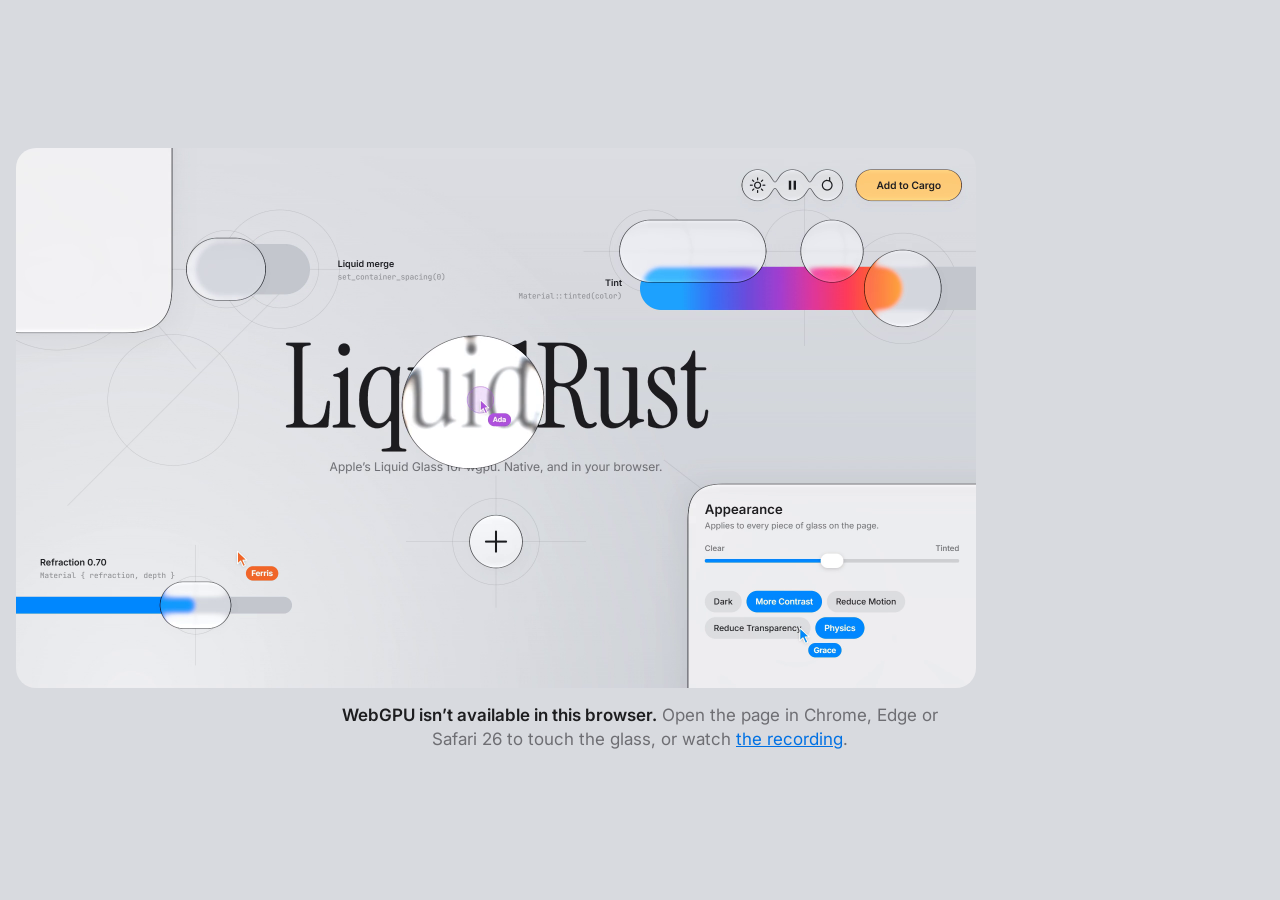
==== www/index.html @ b9bea67c "Initial release" ====
<!doctype html>
<html lang="en">
<head>
<meta charset="utf-8">
<meta name="viewport" content="width=device-width, initial-scale=1, viewport-fit=cover">
<title>LiquidRust</title>
<meta name="description" content="Apple’s Liquid Glass for wgpu, running live in your browser through WebGPU. Every control on this page is liquid-rust.">
<meta name="theme-color" content="#D8DADF">
<link rel="preconnect" href="https://fonts.googleapis.com">
<link rel="preconnect" href="https://fonts.gstatic.com" crossorigin>
<link href="https://fonts.googleapis.com/css2?family=Instrument+Serif&family=Inter:wght@400;500;600&family=JetBrains+Mono:wght@400;500&display=swap" rel="stylesheet">
<link rel="stylesheet" href="style.css">
</head>
<body>
<main id="stage" aria-describedby="about">
  <canvas id="glass" aria-hidden="true"></canvas>
  <canvas id="ink" role="img" aria-label="LiquidRust showcase: a toggle, two sliders, a menu button, a draggable lens and an appearance panel, all made of Liquid Glass."></canvas>
</main>
<p id="about" class="sr">
  Interactive demo of liquid-rust. Three scripted cursors use the controls until you touch the page.
  Drag the round lens over the title, flip the Liquid merge switch, drag either slider, open the plus menu,
  and use the Appearance panel for dark mode, contrast, reduced motion and the iOS 27 transparency slider.
  Keys: Space pauses the cursors, D dark, C contrast, M reduce motion, T reduce transparency, P physics.
</p>
<div id="fallback" hidden>
  <img src="../media/poster.png" alt="LiquidRust showcase: Liquid Glass controls over a light background with the title LiquidRust in the centre.">
  <p><strong>WebGPU isn’t available in this browser.</strong> Open the page in Chrome, Edge or Safari 26 to touch the glass, or watch <a href="../media/showcase.mp4">the recording</a>.</p>
</div>
<script type="module" src="app.js"></script>
</body>
</html>
---- www/style.css ----
:root {
  --bg: #d8dadf;
  --label: #1d1d1f;
  --secondary: #6e6e73;
  color-scheme: light dark;
}
@media (prefers-color-scheme: dark) {
  :root:not([data-theme="light"]) { --bg: #0e0f12; --label: #f5f5f7; --secondary: #98989d; }
}
:root[data-theme="dark"] { --bg: #0e0f12; --label: #f5f5f7; --secondary: #98989d; }

html, body {
  margin: 0;
  height: 100%;
  overflow: hidden;
  background: var(--bg);
  color: var(--label);
  font: 400 17px/1.4 Inter, system-ui, -apple-system, "Segoe UI", sans-serif;
  -webkit-font-smoothing: antialiased;
}
#stage { position: fixed; inset: 0; }
#stage canvas {
  position: absolute;
  inset: 0;
  width: 100%;
  height: 100%;
  display: block;
}
#ink { touch-action: none; cursor: default; }
#ink.hot { cursor: pointer; }
#ink.grab { cursor: grabbing; }
.recording #ink { cursor: none; }

.sr {
  position: absolute;
  width: 1px;
  height: 1px;
  overflow: hidden;
  clip-path: inset(50%);
  white-space: nowrap;
}

#fallback {
  position: fixed;
  inset: 0;
  display: grid;
  place-content: center;
  gap: 16px;
  padding: 16px;
  text-align: center;
}
#fallback[hidden] { display: none; }
#fallback img { max-width: min(960px, 100%); height: auto; border-radius: 20px; }
#fallback p { margin: 0 auto; max-width: 56ch; color: var(--secondary); }
#fallback strong { color: var(--label); font-weight: 600; }
#fallback a { color: #0071e3; }
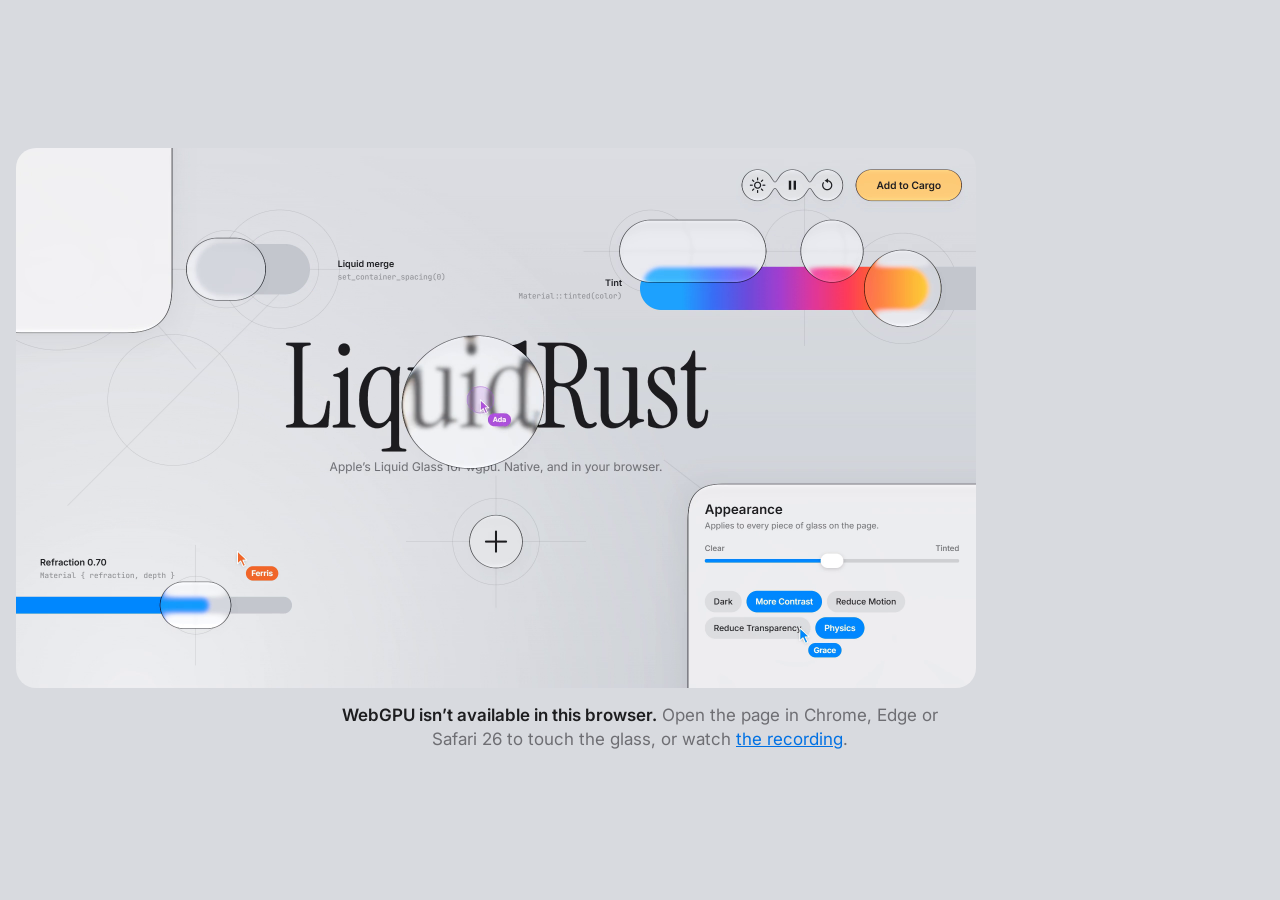
==== commit 4c6aa7ac: "Bump deps and optimize experience" ====
--- a/www/index.html
+++ b/www/index.html
@@ -19,8 +19,8 @@
 <p id="about" class="sr">
   Interactive demo of liquid-rust. Three scripted cursors use the controls until you touch the page.
   Drag the round lens over the title, flip the Liquid merge switch, drag either slider, open the plus menu,
-  and use the Appearance panel for dark mode, contrast, reduced motion and the iOS 27 transparency slider.
-  Keys: Space pauses the cursors, D dark, C contrast, M reduce motion, T reduce transparency, P physics.
+  and use the Appearance panel for dark mode, contrast, reduced motion, a frame rate limit and the iOS 27 transparency slider.
+  Keys: Space pauses the cursors, D dark, C contrast, M reduce motion, T reduce transparency, P physics, F limit FPS.
 </p>
 <div id="fallback" hidden>
   <img src="../media/poster.png" alt="LiquidRust showcase: Liquid Glass controls over a light background with the title LiquidRust in the centre.">
